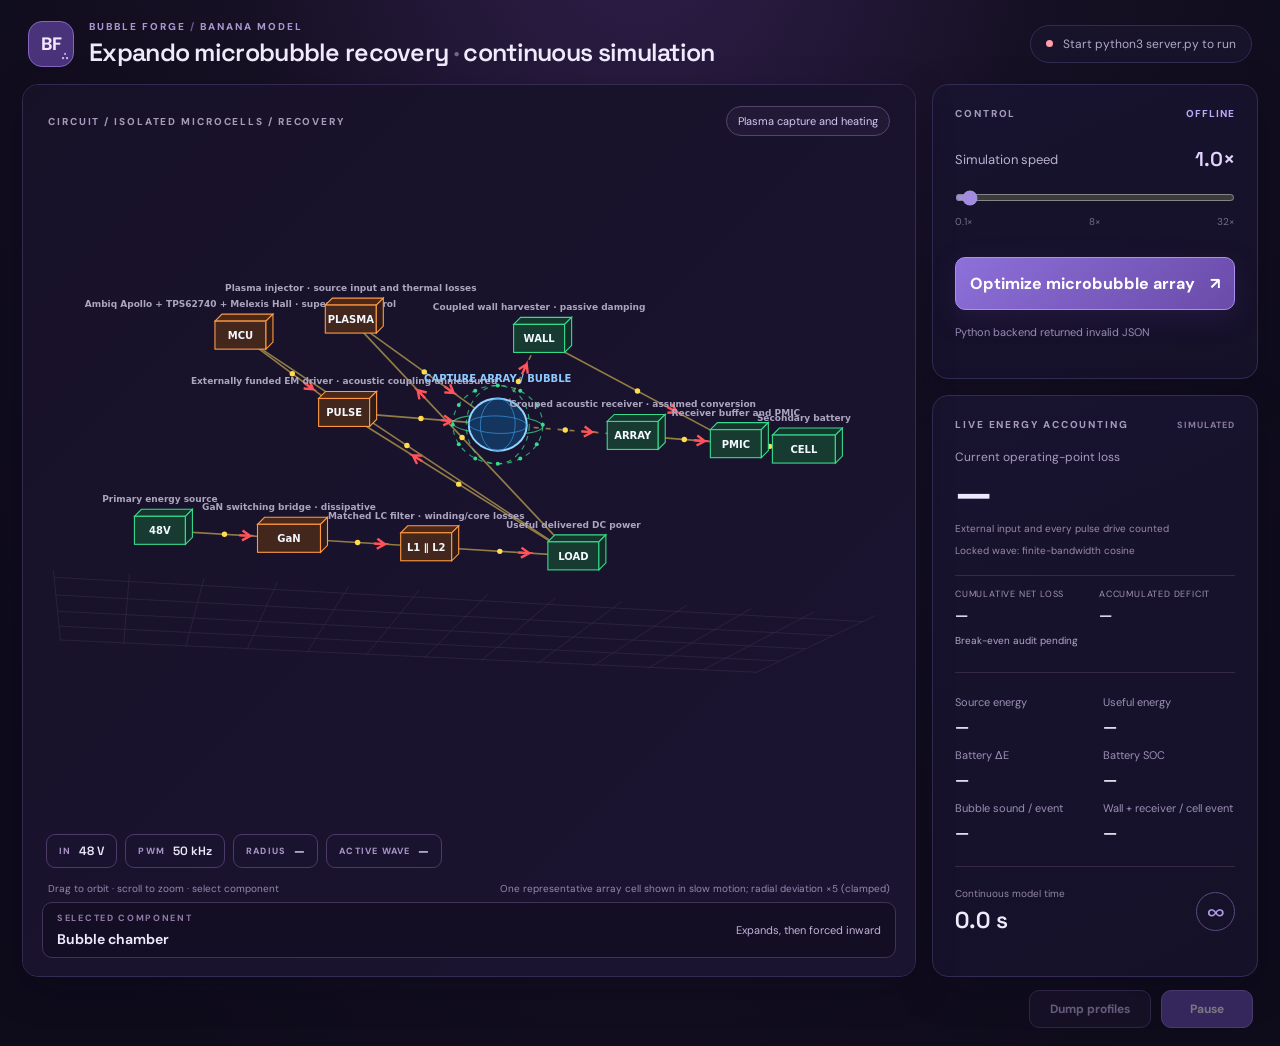
==== index.html @ 9b8cd323 "First commit" ====
<!doctype html>
<html lang="en">
<head>
<meta charset="utf-8"><meta name="viewport" content="width=device-width,initial-scale=1">
<meta name="theme-color" content="#100d22">
<title>Bubble Forge — Banana Model | Continuous 3D</title>
<link rel="stylesheet" href="assets/simulator.css">
</head>
<body>
<div class="shell">
  <header class="topbar">
    <div class="brand"><div class="mark">BF<span>∴</span></div><div><div class="eyebrow">BUBBLE FORGE <i> / </i> BANANA MODEL</div><h1>Expando microbubble recovery<span class="mid"> · </span>continuous simulation</h1></div></div>
    <div class="health" id="health"><span class="health-dot"></span><span id="healthText">Connecting to physics engine</span></div>
  </header>
  <main class="layout">
    <section class="viewport card" aria-label="Continuous three-dimensional model">
      <div class="scene-caption"><div class="scene-title">CIRCUIT / ISOLATED MICROCELLS / RECOVERY</div><div class="state" id="phase">Preparing expansion</div></div>
      <canvas id="scene" aria-label="3D functional schematic of source, power converter, controlled compression source, plasma injector, ultra-low-power MCU and microcomponent controller, water bubble, passive coupled wall harvester, distributed spherical acoustic receiver and battery. Drag to rotate; scroll to zoom."></canvas>
      <div class="scene-overlay">
        <div class="scene-pill"><small>IN</small><b id="bus">48 V</b></div>
        <div class="scene-pill"><small>PWM</small><b id="frequency">50 kHz</b></div>
        <div class="scene-pill"><small>RADIUS</small><b id="radius">—</b></div>
        <div class="scene-pill"><small>ACTIVE WAVE</small><b id="forcing">—</b></div>
      </div>
      <div class="scene-foot"><span>Drag to orbit · scroll to zoom · select component</span><span>One representative array cell shown in slow motion; radial deviation ×5 (clamped)</span></div>
      <div class="probe"><div><small id="probeLabel">SELECTED COMPONENT</small><strong id="probeTitle">Bubble chamber</strong></div><span id="probeValue">Expands, then forced inward</span></div>
    </section>
    <aside class="side">
      <section class="card actions" aria-label="Simulation controls">
        <div class="section-heading"><span>CONTROL</span><span class="running-label" id="runningLabel">INITIALIZING</span></div>
        <label for="speed">Simulation speed <strong id="speedValue">1.0×</strong></label>
        <input id="speed" type="range" min="0.1" max="32" step="0.1" value="1" aria-label="Simulation speed multiplier">
        <div class="slider-ticks"><span>0.1×</span><span>8×</span><span>32×</span></div>
        <button type="button" id="optimize">Optimize microbubble array <span aria-hidden="true">↗</span></button>
        <div id="optimizerNote" class="subnote">Screens isolated receiver banks for ≥0.01% useful return and ≥14% contraction. Net loss is tracked separately.</div>
      </section>
      <section class="card live" aria-label="Live model metrics">
        <div class="section-heading"><span>LIVE ENERGY ACCOUNTING</span><span class="tiny">SIMULATED</span></div>
        <div class="main-metric"><span>Current operating-point loss</span><strong id="net">—</strong><small id="verdict">External input and every pulse drive counted</small><small id="rate">Locked wave: finite-bandwidth cosine</small>
          <div class="balance-audit" aria-live="off"><div><span>CUMULATIVE NET LOSS</span><b id="cumulativeLoss">—</b></div><div><span>ACCUMULATED DEFICIT</span><b id="cumulativeDeficit">—</b></div><small id="breakEven">Break-even audit pending</small></div></div>
        <div class="stat-grid">
          <div class="stat"><small>Source energy</small><b id="source">—</b></div>
          <div class="stat"><small>Useful energy</small><b id="useful">—</b></div>
          <div class="stat"><small>Battery ΔE</small><b id="battery">—</b></div>
          <div class="stat"><small>Battery SOC</small><b id="soc">—</b></div>
          <div class="stat"><small>Bubble sound / event</small><b id="sound">—</b></div>
          <div class="stat"><small>Wall + receiver / cell event</small><b id="piezo">—</b></div>
        </div>
        <div class="runtime"><div><small>Continuous model time</small><strong id="clock">0.0 s</strong></div><span class="orbit" aria-label="Running simulation">∞</span></div>
      </section>
    </aside>
  </main>
  <footer class="footer" aria-label="Simulation session controls"><button type="button" id="dumpProfiles" class="footer-btn" disabled title="Export accepted and attempted simulation profiles with a source-energy audit">Dump profiles</button><button type="button" id="playPause" class="footer-btn footer-primary" disabled aria-pressed="false" title="Pause simulation clock and energy ledger">Pause</button></footer>
</div>
<script src="assets/simulator.js" defer></script>
</body></html>
---- assets/simulator.css ----
@import url('https://fonts.googleapis.com/css2?family=DM+Sans:wght@400;500;600;700&family=Space+Grotesk:wght@400;500;600;700&display=swap');
:root{color-scheme:dark;--bg:#0e0b1b;--panel:#17132b;--panel2:#1a1532;--border:#342b52;--muted:#9c95b7;--white:#efebfc;--lilac:#b5a0fa;--bright:#d7c9ff;--deep:#6a4fbf;--bad:#ffa2b4;--good:#b3edcb}
*{box-sizing:border-box}html,body{margin:0;min-height:100%;background:radial-gradient(ellipse at 50% -30%,#352152 0%,#151023 47%,#0e0b1b 88%);color:var(--white);font-family:'DM Sans',system-ui,sans-serif}button,input{font:inherit}button{cursor:pointer}a{color:var(--lilac)}.shell{min-height:100vh;display:flex;flex-direction:column;max-width:1740px;margin:auto;padding:0 22px 18px}.topbar{padding:20px 6px 17px;display:flex;justify-content:space-between;align-items:center;gap:18px}.brand{display:flex;align-items:center;gap:15px}.mark{width:46px;height:46px;display:grid;place-items:center;background:#4b337b;border:1px solid #8367bf;border-radius:14px;font-weight:800;letter-spacing:-1px;color:#f3e9ff;position:relative;font-size:18px}.mark span{position:absolute;bottom:3px;right:5px;color:#cbb8fa;font-size:11px}.eyebrow{font-size:10px;font-weight:800;color:#a898d0;letter-spacing:2px}.eyebrow i{font-style:normal;color:#695a93}h1{font:600 clamp(17px,2.2vw,25px)/1.2 'Space Grotesk',sans-serif;margin:4px 0 0;letter-spacing:-.7px}.mid{color:#76648d}.health{display:flex;align-items:center;gap:10px;background:#17132a;border:1px solid #342b51;border-radius:999px;padding:10px 15px;color:#b2a8c9;font-size:12px;white-space:nowrap}.health-dot{width:7px;height:7px;border-radius:50%;background:#857c9f}.health.ready .health-dot{background:#b7a4fa}.health.fail .health-dot{background:#ff9fae}.layout{display:grid;grid-template-columns:minmax(0,1fr) 326px;align-items:stretch;gap:16px;flex:1;min-height:0}.card{background:linear-gradient(155deg,#18132e,#151129);border:1px solid var(--border);border-radius:16px;box-shadow:0 12px 38px #08061840}.viewport{position:relative;min-height:680px;overflow:hidden;background:radial-gradient(ellipse at 40% 55%,#261a41 0%,#171127 60%,#120d22 100%)}#scene{width:100%;height:100%;min-height:680px;display:block;touch-action:none}.scene-caption{position:absolute;left:25px;right:25px;top:21px;display:flex;align-items:center;justify-content:space-between;gap:14px;pointer-events:none}.scene-title,.section-heading{color:#a69abb;font-size:10px;font-weight:800;letter-spacing:1.9px}.state{border:1px solid #53446e;background:#241a39d8;padding:7px 11px;border-radius:30px;font-size:11px;color:#d6c7f4}.scene-overlay{position:absolute;bottom:108px;left:23px;display:flex;gap:8px;flex-wrap:wrap;max-width:95%;pointer-events:none}.scene-pill{border:1px solid #4c3a68;background:#1a1330e8;padding:8px 12px;border-radius:9px;display:flex;gap:8px;align-items:center;font-family:'Space Grotesk',sans-serif;font-size:13px}.scene-pill small{font:800 9px 'DM Sans',sans-serif;color:#a795c6;letter-spacing:1.2px}.scene-pill b{font-size:12px;font-weight:600}.scene-foot{position:absolute;left:25px;right:25px;bottom:81px;display:flex;gap:16px;justify-content:space-between;font-size:10px;color:#9688b1;pointer-events:none}.probe{position:absolute;bottom:18px;left:19px;right:19px;min-height:49px;background:#130f24ed;border:1px solid #403357;border-radius:10px;padding:9px 14px;display:flex;align-items:center;justify-content:space-between;gap:12px}.probe div{display:flex;gap:6px;flex-direction:column}.probe small{font-size:9px;color:#927ba8;letter-spacing:1.7px;font-weight:700}.probe strong{font-weight:650;font-size:14px}.probe>span{font-size:11px;color:#c3b4dc;text-align:right}.side{display:flex;flex-direction:column;gap:16px}.actions,.live{padding:22px}.section-heading{display:flex;justify-content:space-between;align-items:center;gap:10px;margin-bottom:26px}.running-label{font-size:10px;letter-spacing:1px;color:#bba9fa}.actions label{font-size:13px;color:#bcb1d2;display:flex;justify-content:space-between;align-items:center}.actions label strong{font:600 20px 'Space Grotesk',sans-serif;color:#e2d3ff}.actions input{width:100%;margin:22px 0 0;accent-color:#a18ce0;height:7px;cursor:pointer}.slider-ticks{display:flex;justify-content:space-between;color:#766a8c;font-size:10px;padding-top:9px}.actions button{width:100%;background:linear-gradient(135deg,#8d70d9,#6a4ba9);border:1px solid #aa90ef;border-radius:10px;color:#fff;padding:15px 14px;font-weight:750;text-align:left;margin-top:29px;box-shadow:0 8px 24px #38215d66;display:flex;justify-content:space-between;gap:12px}.actions button:hover{background:linear-gradient(135deg,#a48aee,#7759b7)}.actions button:disabled{opacity:.54;cursor:wait}.subnote{font-size:11px;line-height:1.55;color:#998cb6;margin-top:14px;min-height:32px}.tiny{letter-spacing:1px;color:#88799d;font-size:9px}.live{flex:1;min-height:386px}.live .section-heading{margin-bottom:18px}.main-metric{padding-bottom:23px;border-bottom:1px solid #352948;display:flex;flex-direction:column;gap:7px}.main-metric>span{color:#aa9cbe;font-size:12px}.main-metric strong{font:700 42px/1 'Space Grotesk',sans-serif;letter-spacing:-2px;color:#eee8ff}.main-metric strong.negative{color:var(--bad)}.main-metric strong.positive{color:var(--good)}.main-metric small{color:#9b8ba9;font-size:10px;line-height:1.5}.stat-grid{display:grid;grid-template-columns:1fr 1fr;gap:12px 15px;margin:23px 0}.stat{display:flex;flex-direction:column;gap:7px;min-width:0}.stat small{font-size:11px;color:#9c8fb6;line-height:1.2}.stat b{font:600 16px 'Space Grotesk',sans-serif;white-space:nowrap;letter-spacing:-.45px}.runtime{border-top:1px solid #352948;padding-top:20px;display:flex;align-items:center;justify-content:space-between}.runtime>div{display:flex;flex-direction:column;gap:5px}.runtime small{font-size:10px;color:#9185a4}.runtime strong{font:600 23px 'Space Grotesk',sans-serif;font-variant-numeric:tabular-nums}.orbit{width:39px;height:39px;border:1px solid #5e487e;border-radius:50%;display:grid;place-items:center;color:#b29be9;font-size:25px}.footer{display:flex;justify-content:flex-end;align-items:center;gap:10px;padding:13px 5px 0}
.footer-btn{min-width:122px;padding:10px 16px;border-radius:10px;background:#211834;border:1px solid #59467c;color:#cdbdf2;font-weight:700;font-size:12px;transition:background .15s}
.footer-btn:hover{background:#36274d}.footer-btn:disabled{opacity:.45;cursor:default}
.footer-btn.footer-primary{background:#674aab;border-color:#9775d9;color:#fff;min-width:92px}
.footer-btn.footer-primary:hover{background:#7d5bbd}
@media (max-width:1040px){.layout{grid-template-columns:minmax(0,1fr) 290px}.actions,.live{padding:19px}.scene-overlay{bottom:122px}.scene-foot{bottom:87px}}
@media (max-width:750px){.shell{padding:0 12px 16px}.topbar{align-items:flex-start;flex-direction:column;padding:16px 4px}.health{align-self:flex-start}.layout{grid-template-columns:1fr;gap:12px}.viewport,#scene{min-height:530px}.viewport{height:530px}.side{display:grid;grid-template-columns:1fr}.scene-foot{display:none}.scene-overlay{bottom:81px}.probe{bottom:10px}.footer{flex-direction:row;justify-content:center}.live{min-height:auto}}
@media (prefers-reduced-motion:reduce){.actions button{transition:none}}

.balance-audit{margin-top:10px;padding-top:12px;border-top:1px solid #352948;display:grid;grid-template-columns:1fr 1fr;gap:10px 8px}.balance-audit>div{display:flex;flex-direction:column;gap:5px}.balance-audit span{font-size:9px;letter-spacing:.8px;color:#a194b4}.balance-audit b{font:600 15px 'Space Grotesk',sans-serif;color:#e9dafa;font-variant-numeric:tabular-nums}.balance-audit>small{grid-column:1/-1;color:#b6a6cc;line-height:1.45}
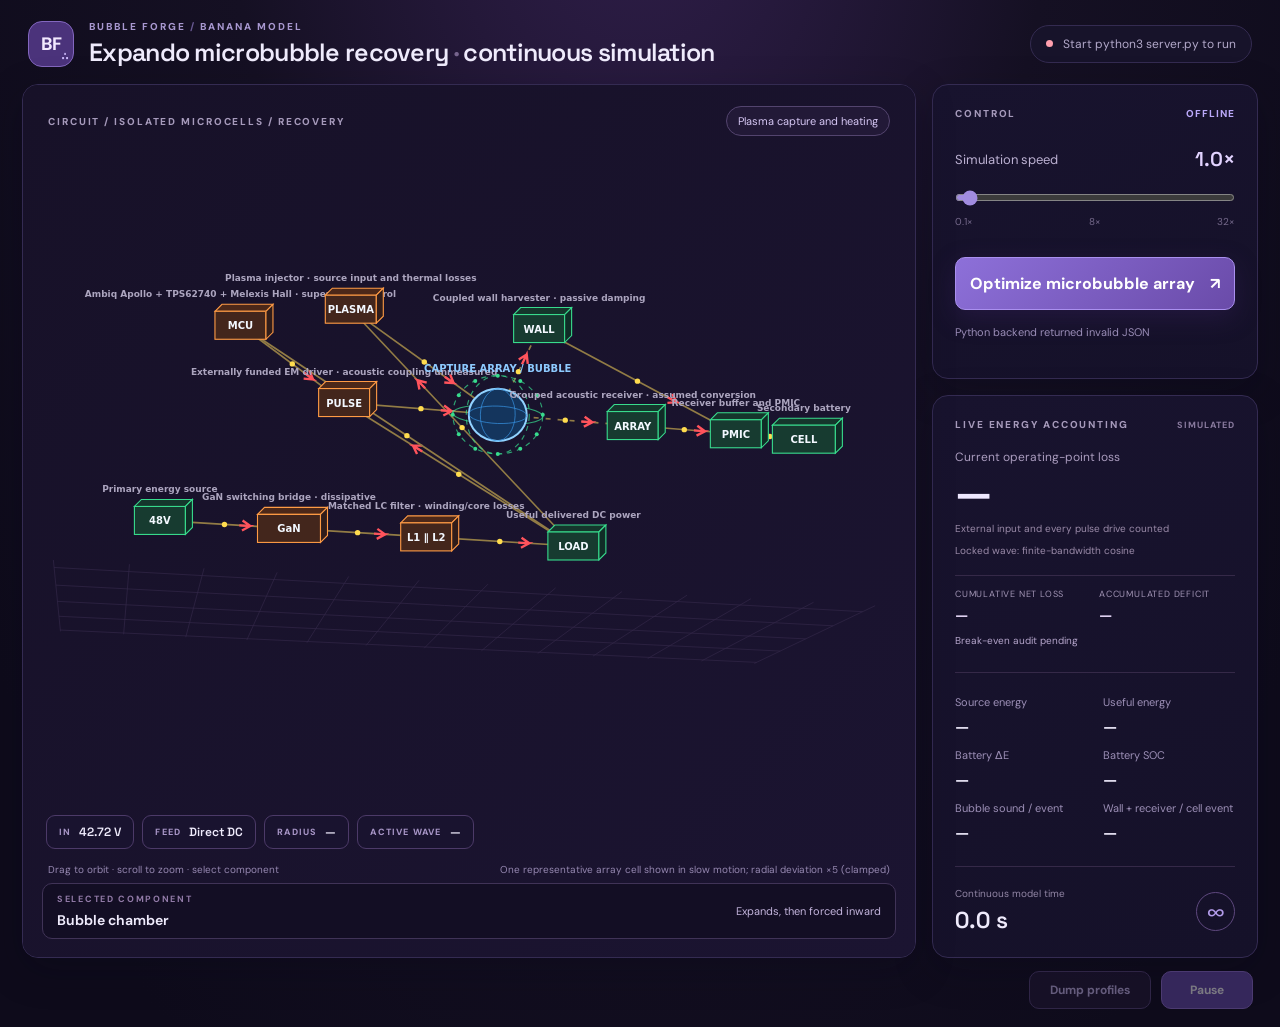
==== commit aa27109e: "Update" ====
--- a/index.html
+++ b/index.html
@@ -17,8 +17,8 @@
       <div class="scene-caption"><div class="scene-title">CIRCUIT / ISOLATED MICROCELLS / RECOVERY</div><div class="state" id="phase">Preparing expansion</div></div>
       <canvas id="scene" aria-label="3D functional schematic of source, power converter, controlled compression source, plasma injector, ultra-low-power MCU and microcomponent controller, water bubble, passive coupled wall harvester, distributed spherical acoustic receiver and battery. Drag to rotate; scroll to zoom."></canvas>
       <div class="scene-overlay">
-        <div class="scene-pill"><small>IN</small><b id="bus">48 V</b></div>
-        <div class="scene-pill"><small>PWM</small><b id="frequency">50 kHz</b></div>
+        <div class="scene-pill"><small>IN</small><b id="bus">42.72 V</b></div>
+        <div class="scene-pill"><small>FEED</small><b id="frequency">Direct DC</b></div>
         <div class="scene-pill"><small>RADIUS</small><b id="radius">—</b></div>
         <div class="scene-pill"><small>ACTIVE WAVE</small><b id="forcing">—</b></div>
       </div>
@@ -32,7 +32,7 @@
         <input id="speed" type="range" min="0.1" max="32" step="0.1" value="1" aria-label="Simulation speed multiplier">
         <div class="slider-ticks"><span>0.1×</span><span>8×</span><span>32×</span></div>
         <button type="button" id="optimize">Optimize microbubble array <span aria-hidden="true">↗</span></button>
-        <div id="optimizerNote" class="subnote">Screens isolated receiver banks for ≥0.01% useful return and ≥14% contraction. Net loss is tracked separately.</div>
+        <div id="optimizerNote" class="subnote">Screens fixed 224-cell array for ≤0.01% DC-terminal net loss and ≥14% contraction. Direct feed assumptions are unverified.</div>
       </section>
       <section class="card live" aria-label="Live model metrics">
         <div class="section-heading"><span>LIVE ENERGY ACCOUNTING</span><span class="tiny">SIMULATED</span></div>
